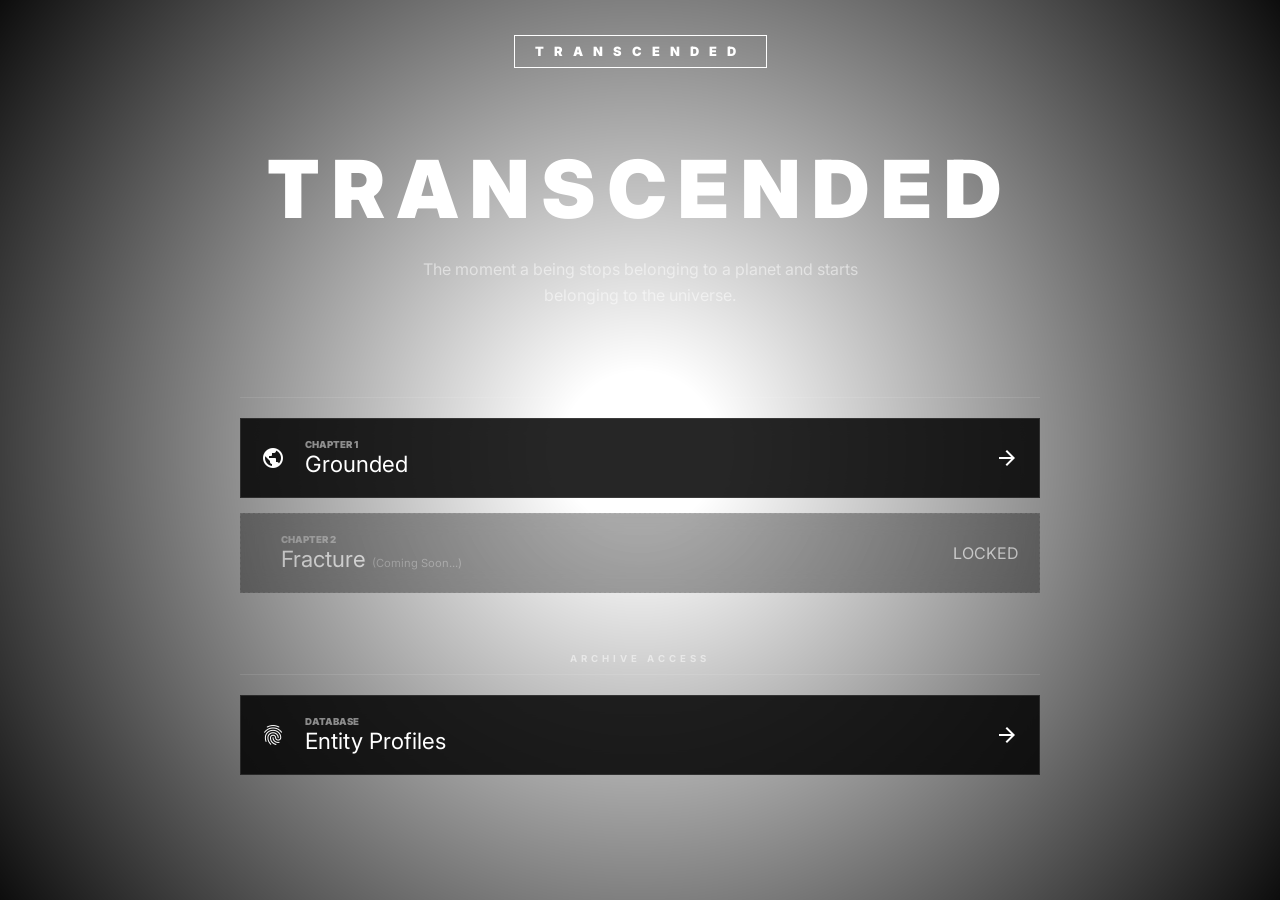
==== Index.html @ a256b652 "Add files via upload" ====
<!DOCTYPE html>
<html lang="en">
<head>
    <meta charset="UTF-8">
    <meta name="viewport" content="width=device-width, initial-scale=1.0">
    <title>Transcended | Hub</title>
    <link rel="stylesheet" href="https://fonts.googleapis.com/css2?family=Inter:wght@400;900&family=Material+Symbols+Outlined" />
    <link rel="stylesheet" href="style.css">
</head>
<body>
    <div class="vignette"></div>
    <header><span class="logo">TRANSCENDED</span></header>

    <main>
        <section class="hero">
            <h1>TRANSCENDED</h1>
            <p class="description">The moment a being stops belonging to a planet and starts belonging to the universe.</p>
        </section>

        <section class="content-section">
            <h2 class="label">Volume 1</h2>
            
            <a href="grounded.html" class="card">
                <span class="material-symbols-outlined icon">public</span> 
                <div class="info">
                    <span class="num">CHAPTER 1</span>
                    <span class="title">Grounded</span>
                </div>
                <span class="material-symbols-outlined arrow">arrow_forward</span>
            </a>

            <div class="card locked">
                <span class="material-symbols-outlined icon"></span> 
                <div class="info">
                    <span class="num">CHAPTER 2</span>
                    <span class="title">Fracture <span style="font-size: 0.7rem; opacity: 0.4;">(Coming Soon...)</span></span>
                </div>
                <span class="status">LOCKED</span>
            </div>
        </section>

        <section class="content-section">
            <h2 class="label">Archive Access</h2>
            <a href="characters.html" class="card">
                <span class="material-symbols-outlined icon">fingerprint</span> 
                <div class="info"><span class="num">DATABASE</span><span class="title">Entity Profiles</span></div>
                <span class="material-symbols-outlined arrow">arrow_forward</span>
            </a>
        </section>
    </main>
</body>
</html>
---- style.css ----
:root { --white: #ffffff; --dim: rgba(255, 255, 255, 0.5); --glass: rgba(0, 0, 0, 0.85); --border: rgba(255, 255, 255, 0.1); }
body { margin: 0; background: url('assets/1775156000417.png') center center fixed; background-size: cover; color: var(--white); font-family: 'Inter', sans-serif; }
.vignette { position: fixed; top: 0; left: 0; width: 100%; height: 100%; background: radial-gradient(circle, transparent 10%, rgba(0,0,0,0.95) 100%); z-index: -1; }
header { padding: 40px; text-align: center; }
.logo { font-weight: 900; letter-spacing: 10px; border: 1px solid #fff; padding: 8px 20px; font-size: 0.8rem; }
.hero { text-align: center; padding: 40px 20px; }
.hero h1 { font-size: clamp(2rem, 12vw, 5rem); letter-spacing: 12px; margin: 0; font-weight: 900; }
.description { max-width: 500px; margin: 20px auto; color: var(--dim); line-height: 1.6; }
.content-section { max-width: 800px; margin: 0 auto 60px; padding: 0 20px; }
.label { font-size: 0.6rem; letter-spacing: 4px; text-transform: uppercase; color: var(--dim); text-align: center; margin-bottom: 20px; border-bottom: 1px solid var(--border); padding-bottom: 10px; }
.card { display: flex; align-items: center; background: var(--glass); backdrop-filter: blur(10px); border: 1px solid var(--border); padding: 20px; text-decoration: none; color: #fff; transition: 0.3s; margin-bottom: 15px; }
.card:hover { border-color: #fff; transform: translateX(10px); }
.locked { opacity: 0.4; cursor: not-allowed; border-style: dashed; }
.info { flex-grow: 1; margin-left: 20px; }
.num { font-size: 0.6rem; color: var(--dim); font-weight: 900; display: block; }
.title { font-size: 1.4rem; }
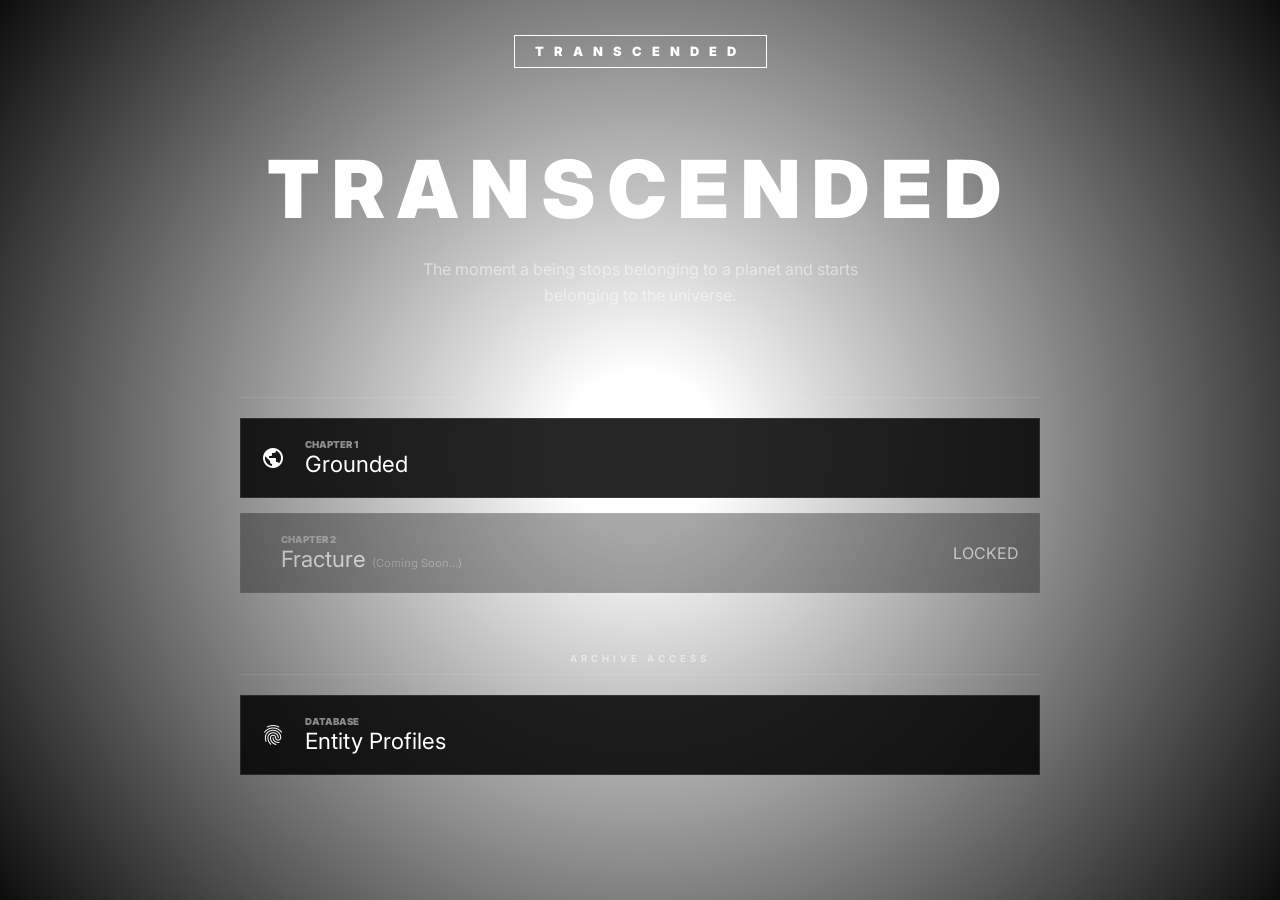
==== commit e3419f91: "Add files via upload" ====
--- a/Index.html
+++ b/Index.html
@@ -26,7 +26,7 @@
                     <span class="num">CHAPTER 1</span>
                     <span class="title">Grounded</span>
                 </div>
-                <span class="material-symbols-outlined arrow">arrow_forward</span>
+                <span class="material-symbols-outlined arrow"></span>
             </a>
 
             <div class="card locked">
@@ -44,7 +44,7 @@
             <a href="characters.html" class="card">
                 <span class="material-symbols-outlined icon">fingerprint</span> 
                 <div class="info"><span class="num">DATABASE</span><span class="title">Entity Profiles</span></div>
-                <span class="material-symbols-outlined arrow">arrow_forward</span>
+                <span class="material-symbols-outlined arrow"></span>
             </a>
         </section>
     </main>
